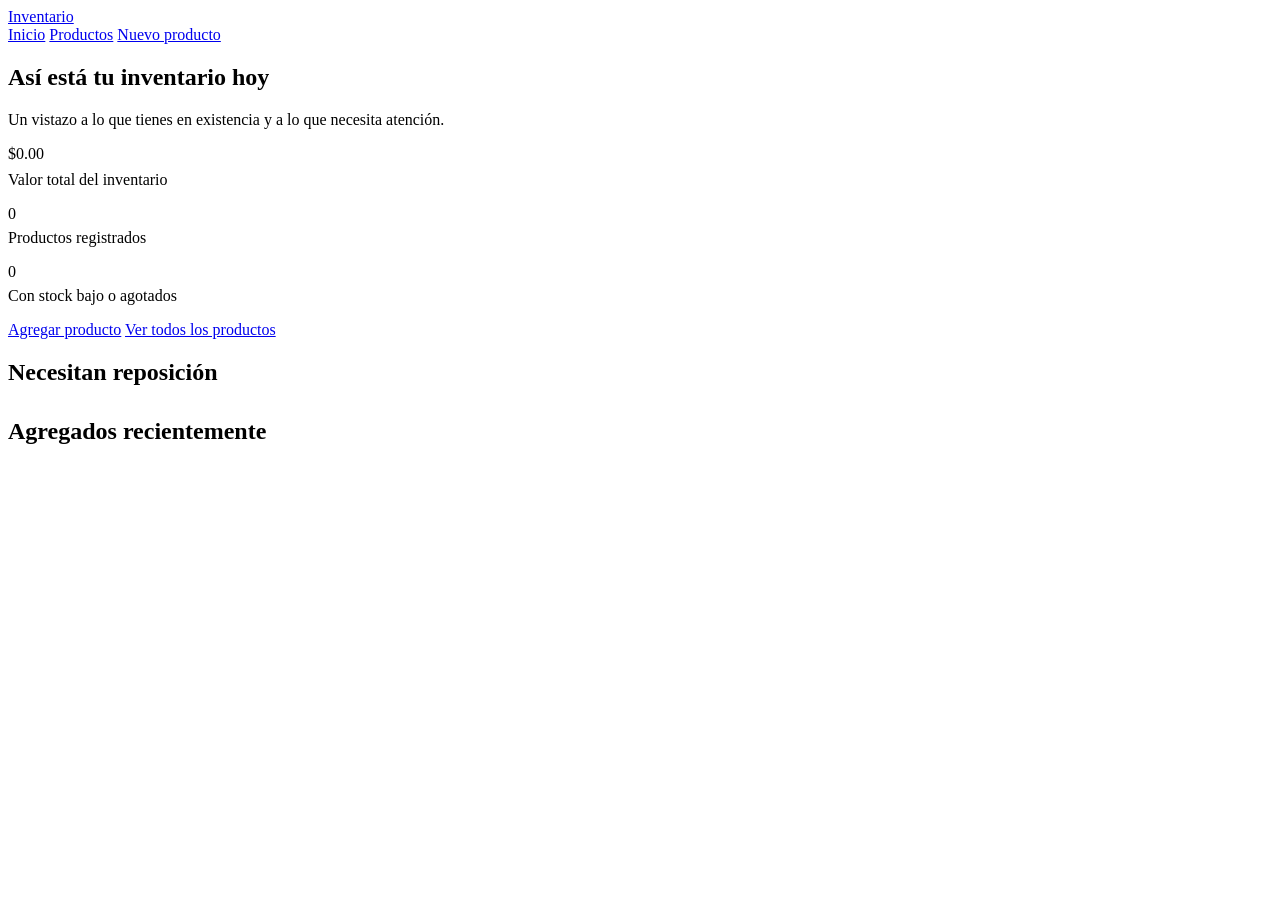
==== src/main/resources/templates/index.html @ 6945b8f8 "commit" ====
<!DOCTYPE html>
<html lang="es" xmlns:th="http://www.thymeleaf.org">
<head>
    <meta charset="UTF-8">
    <meta name="viewport" content="width=device-width, initial-scale=1">
    <title>Inventario</title>
    <link href="https://fonts.googleapis.com/css2?family=Bricolage+Grotesque:wght@500;700&family=Figtree:wght@400;500;600&display=swap" rel="stylesheet">
    <link rel="stylesheet" th:href="@{/styles/styles.css}" href="/styles/styles.css">
</head>
<body>

<header>
    <div class="bar">
        <a class="brand" href="index.html">Inventario</a>
        <nav>
            <a class="on" href="index.html">Inicio</a>
            <a href="productos.html">Productos</a>
            <a href="formulario.html">Nuevo producto</a>
        </nav>
    </div>
</header>

<main>
    <section id="v-dashboard">
        <div class="dash">
            <div>
                <h1>Así está tu inventario hoy</h1>
                <p class="muted lead">Un vistazo a lo que tienes en existencia y a lo que necesita atención.</p>
                <div class="big">
                    <div class="panel tint">
                        <div class="num" id="kValor">$0.00</div>
                        <p class="muted" style="margin-top:8px">Valor total del inventario</p>
                    </div>
                    <div class="stack">
                        <div class="panel">
                            <div class="num" id="kTotal">0</div>
                            <p class="muted" style="margin-top:6px">Productos registrados</p>
                        </div>
                        <div class="panel">
                            <div class="num" id="kBajo">0</div>
                            <p class="muted" style="margin-top:6px">Con stock bajo o agotados</p>
                        </div>
                    </div>
                </div>
                <div class="shortcuts">
                    <a class="btn" href="formulario.html">Agregar producto</a>
                    <a class="btn ghost" href="productos.html">Ver todos los productos</a>
                </div>
            </div>

            <aside class="side">
                <h2>Necesitan reposición</h2>
                <ul class="list" id="listBajo">
                    <!-- Elementos dinámicos -->
                </ul>

                <h2 style="margin-top:32px">Agregados recientemente</h2>
                <ul class="list" id="listReciente">
                    <!-- Elementos dinámicos -->
                </ul>
            </aside>
        </div>
    </section>
</main>

</body>
</html>
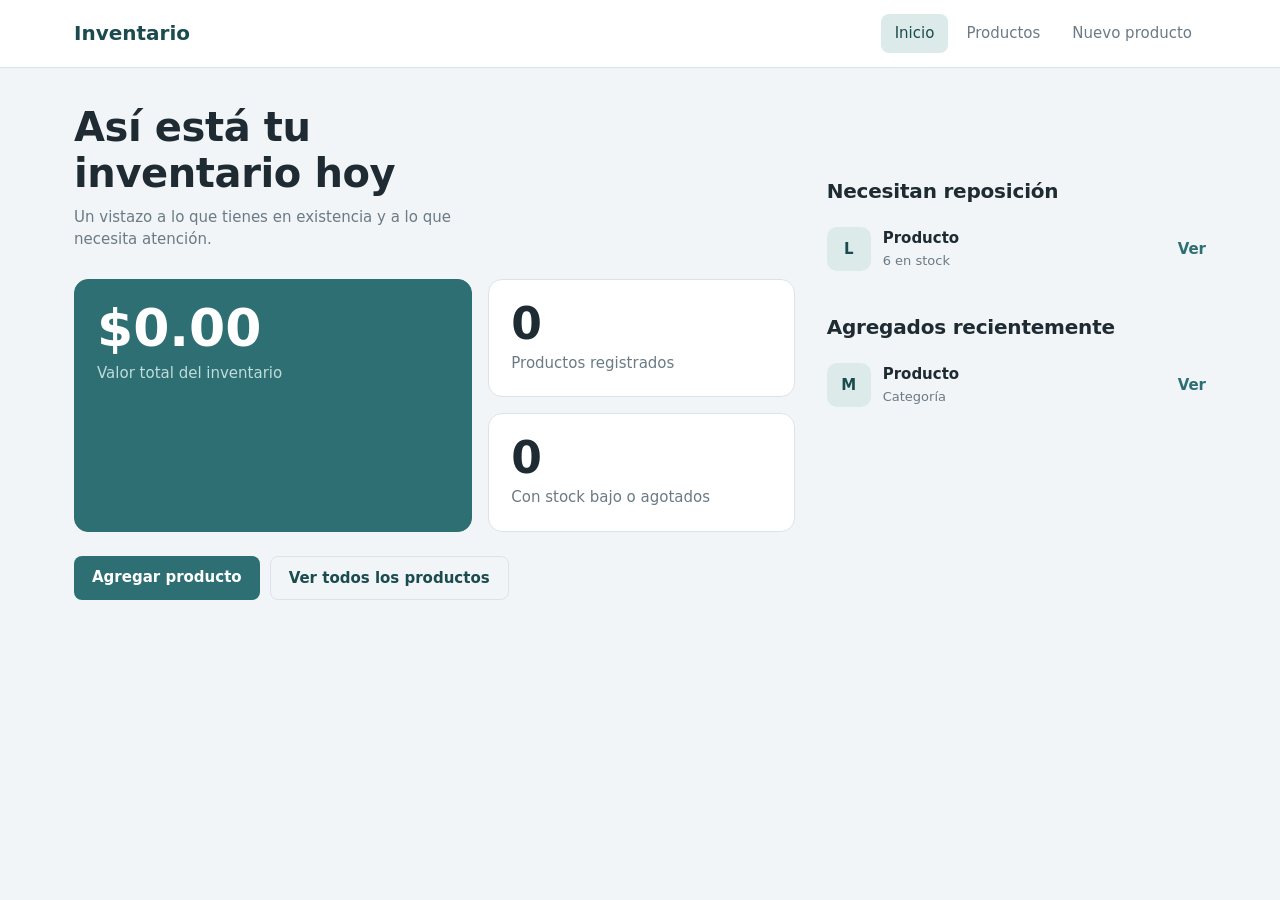
==== commit 9488d875: "Agrega controller, service y pantallas conectadas a MySQL" ====
--- a/src/main/resources/templates/index.html
+++ b/src/main/resources/templates/index.html
@@ -5,17 +5,17 @@
     <meta name="viewport" content="width=device-width, initial-scale=1">
     <title>Inventario</title>
     <link href="https://fonts.googleapis.com/css2?family=Bricolage+Grotesque:wght@500;700&family=Figtree:wght@400;500;600&display=swap" rel="stylesheet">
-    <link rel="stylesheet" th:href="@{/styles/styles.css}" href="/styles/styles.css">
+    <link rel="stylesheet" th:href="@{/styles.css}" href="../static/styles.css">
 </head>
 <body>
 
 <header>
     <div class="bar">
-        <a class="brand" href="index.html">Inventario</a>
+        <a class="brand" th:href="@{/}" href="#">Inventario</a>
         <nav>
-            <a class="on" href="index.html">Inicio</a>
-            <a href="productos.html">Productos</a>
-            <a href="formulario.html">Nuevo producto</a>
+            <a class="on" th:href="@{/}" href="#">Inicio</a>
+            <a th:href="@{/productos}" href="#">Productos</a>
+            <a th:href="@{/productos/nuevo}" href="#">Nuevo producto</a>
         </nav>
     </div>
 </header>
@@ -28,35 +28,50 @@
                 <p class="muted lead">Un vistazo a lo que tienes en existencia y a lo que necesita atención.</p>
                 <div class="big">
                     <div class="panel tint">
-                        <div class="num" id="kValor">$0.00</div>
+                        <div class="num" id="kValor"
+                             th:text="'$' + ${#numbers.formatDecimal(valorTotal,1,'COMMA',2,'POINT')}">$0.00</div>
                         <p class="muted" style="margin-top:8px">Valor total del inventario</p>
                     </div>
                     <div class="stack">
                         <div class="panel">
-                            <div class="num" id="kTotal">0</div>
+                            <div class="num" id="kTotal" th:text="${totalProductos}">0</div>
                             <p class="muted" style="margin-top:6px">Productos registrados</p>
                         </div>
                         <div class="panel">
-                            <div class="num" id="kBajo">0</div>
+                            <div class="num" id="kBajo" th:text="${totalBajos}">0</div>
                             <p class="muted" style="margin-top:6px">Con stock bajo o agotados</p>
                         </div>
                     </div>
                 </div>
                 <div class="shortcuts">
-                    <a class="btn" href="formulario.html">Agregar producto</a>
-                    <a class="btn ghost" href="productos.html">Ver todos los productos</a>
+                    <a class="btn" th:href="@{/productos/nuevo}" href="#">Agregar producto</a>
+                    <a class="btn ghost" th:href="@{/productos}" href="#">Ver todos los productos</a>
                 </div>
             </div>
 
             <aside class="side">
                 <h2>Necesitan reposición</h2>
                 <ul class="list" id="listBajo">
-                    <!-- Elementos dinámicos -->
+                    <li th:each="p : ${reposicion}">
+                        <div class="thumb" th:text="${p.inicial}">L</div>
+                        <div class="grow">
+                            <b th:text="${p.nombre}">Producto</b>
+                            <span th:text="${p.stockActual} + ' en stock · mínimo ' + ${p.stockMinimo}">6 en stock</span>
+                        </div>
+                        <a class="link" th:href="@{/productos/{id}(id=${p.id})}" href="#">Ver</a>
+                    </li>
                 </ul>
 
                 <h2 style="margin-top:32px">Agregados recientemente</h2>
                 <ul class="list" id="listReciente">
-                    <!-- Elementos dinámicos -->
+                    <li th:each="p : ${recientes}">
+                        <div class="thumb" th:text="${p.inicial}">M</div>
+                        <div class="grow">
+                            <b th:text="${p.nombre}">Producto</b>
+                            <span th:text="${p.categoria}">Categoría</span>
+                        </div>
+                        <a class="link" th:href="@{/productos/{id}(id=${p.id})}" href="#">Ver</a>
+                    </li>
                 </ul>
             </aside>
         </div>
--- a/src/main/resources/static/styles.css
+++ b/src/main/resources/static/styles.css
@@ -0,0 +1,615 @@
+:root {
+    --bg: #F2F5F7;
+    --surface: #FFFFFF;
+    --ink: #1F2B33;
+    --muted: #6B7A85;
+    --line: #DCE3E8;
+    --accent: #2E6F73;
+    --accent-soft: #DCEBEA;
+    --accent-ink: #1B4B4E;
+    --warn: #9A6414;
+    --warn-bg: #FBEFD6;
+    --bad: #A63F36;
+    --bad-bg: #F8E2DF;
+    --ok: #2F6B4A;
+    --ok-bg: #DFF0E6;
+    --head: 'Bricolage Grotesque', 'Segoe UI', system-ui, sans-serif;
+    --body: 'Figtree', 'Segoe UI', system-ui, sans-serif;
+}
+
+* {
+    box-sizing: border-box;
+    margin: 0;
+}
+
+body {
+    font-family: var(--body);
+    background: var(--bg);
+    color: var(--ink);
+    font-size: 15px;
+    line-height: 1.5;
+}
+
+h1, h2, h3 {
+    font-family: var(--head);
+    font-weight: 700;
+    letter-spacing: -0.01em;
+    line-height: 1.15;
+}
+
+button, input, select, textarea {
+    font: inherit;
+    color: inherit;
+}
+
+:focus-visible {
+    outline: 2px solid var(--accent);
+    outline-offset: 2px;
+}
+
+/* Header con navegación */
+header {
+    background: var(--surface);
+    border-bottom: 1px solid var(--line);
+    position: sticky;
+    top: 0;
+    z-index: 5;
+}
+
+.bar {
+    max-width: 1180px;
+    margin: 0 auto;
+    padding: 14px 24px;
+    display: flex;
+    align-items: center;
+    gap: 32px;
+}
+
+.brand {
+    font-family: var(--head);
+    font-weight: 700;
+    font-size: 20px;
+    color: var(--accent-ink);
+    margin-right: auto;
+    text-decoration: none;
+}
+
+nav {
+    display: flex;
+    gap: 4px;
+}
+
+nav a {
+    padding: 8px 14px;
+    border-radius: 8px;
+    color: var(--muted);
+    text-decoration: none;
+    font-weight: 500;
+    cursor: pointer;
+}
+
+nav a:hover {
+    background: var(--bg);
+    color: var(--ink);
+}
+
+nav a.on {
+    background: var(--accent-soft);
+    color: var(--accent-ink);
+}
+
+main {
+    max-width: 1180px;
+    margin: 0 auto;
+    padding: 36px 24px 64px;
+}
+
+.btn {
+    display: inline-block;
+    border: 0;
+    background: var(--accent);
+    color: #fff;
+    padding: 10px 18px;
+    border-radius: 8px;
+    font-weight: 600;
+    text-decoration: none;
+    text-align: center;
+    cursor: pointer;
+}
+
+.btn:hover {
+    background: var(--accent-ink);
+}
+
+.btn.ghost {
+    background: transparent;
+    color: var(--accent-ink);
+    border: 1px solid var(--line);
+}
+
+.btn.ghost:hover {
+    background: var(--bg);
+}
+
+.btn.danger {
+    background: var(--bad-bg);
+    color: var(--bad);
+}
+
+.btn.danger:hover {
+    background: #f2d0cb;
+}
+
+.link {
+    background: none;
+    border: 0;
+    color: var(--accent);
+    font-weight: 600;
+    text-decoration: none;
+    cursor: pointer;
+    padding: 0;
+}
+
+.link:hover {
+    text-decoration: underline;
+}
+
+.muted {
+    color: var(--muted);
+}
+
+.tag {
+    display: inline-block;
+    padding: 2px 10px;
+    border-radius: 99px;
+    font-size: 13px;
+    font-weight: 600;
+}
+
+.tag.ok {
+    background: var(--ok-bg);
+    color: var(--ok);
+}
+
+.tag.low {
+    background: var(--warn-bg);
+    color: var(--warn);
+}
+
+.tag.out {
+    background: var(--bad-bg);
+    color: var(--bad);
+}
+
+.thumb {
+    width: 44px;
+    height: 44px;
+    border-radius: 10px;
+    display: grid;
+    place-items: center;
+    font-family: var(--head);
+    font-weight: 700;
+    color: var(--accent-ink);
+    background: var(--accent-soft);
+    flex: none;
+}
+
+/* 1. Dashboard */
+.dash {
+    display: grid;
+    grid-template-columns: minmax(0, 1.9fr) minmax(0, 1fr);
+    gap: 32px;
+}
+
+.dash h1 {
+    font-size: 40px;
+    max-width: 14ch;
+    margin-bottom: 10px;
+}
+
+.dash .lead {
+    max-width: 46ch;
+    margin-bottom: 28px;
+}
+
+.big {
+    display: grid;
+    grid-template-columns: 1.3fr 1fr;
+    gap: 16px;
+}
+
+.panel {
+    background: var(--surface);
+    border: 1px solid var(--line);
+    border-radius: 14px;
+    padding: 22px;
+}
+
+.panel.tint {
+    background: var(--accent);
+    border-color: var(--accent);
+    color: #fff;
+}
+
+.panel.tint .muted {
+    color: #BFDCDB;
+}
+
+.num {
+    font-family: var(--head);
+    font-size: 44px;
+    font-weight: 700;
+    line-height: 1;
+}
+
+.panel.tint .num {
+    font-size: 52px;
+}
+
+.stack {
+    display: grid;
+    gap: 16px;
+}
+
+.shortcuts {
+    display: flex;
+    gap: 10px;
+    margin-top: 24px;
+    flex-wrap: wrap;
+}
+
+.side {
+    padding-top: 76px;
+}
+
+.side h2 {
+    font-size: 20px;
+    margin-bottom: 12px;
+}
+
+.list {
+    list-style: none;
+    padding: 0;
+}
+
+.list li {
+    display: flex;
+    align-items: center;
+    gap: 12px;
+    padding: 12px 0;
+    border-bottom: 1px solid var(--line);
+}
+
+.list li:last-child {
+    border: 0;
+}
+
+.list .grow {
+    flex: 1;
+    min-width: 0;
+}
+
+.list .grow b {
+    display: block;
+    font-weight: 600;
+    white-space: nowrap;
+    overflow: hidden;
+    text-overflow: ellipsis;
+}
+
+.list .grow span {
+    font-size: 13px;
+    color: var(--muted);
+}
+
+/* 2. Productos */
+.prod {
+    display: grid;
+    grid-template-columns: 230px minmax(0, 1fr);
+    gap: 36px;
+    align-items: start;
+}
+
+.prod-head {
+    display: flex;
+    align-items: end;
+    justify-content: space-between;
+    gap: 16px;
+    margin-bottom: 20px;
+}
+
+.prod-head h1 {
+    font-size: 32px;
+}
+
+.filters {
+    position: sticky;
+    top: 90px;
+}
+
+.filters h2 {
+    font-size: 18px;
+    margin-bottom: 16px;
+}
+
+.field {
+    margin-bottom: 16px;
+}
+
+.field label {
+    display: block;
+    font-weight: 600;
+    font-size: 14px;
+    margin-bottom: 6px;
+}
+
+.field input,
+.field select,
+.field textarea {
+    width: 100%;
+    padding: 9px 12px;
+    border: 1px solid var(--line);
+    border-radius: 8px;
+    background: var(--surface);
+}
+
+.field input:focus,
+.field select:focus,
+.field textarea:focus {
+    border-color: var(--accent);
+}
+
+.field small {
+    color: var(--muted);
+    font-size: 13px;
+}
+
+.tablewrap {
+    background: var(--surface);
+    border: 1px solid var(--line);
+    border-radius: 14px;
+    overflow-x: auto;
+}
+
+table {
+    width: 100%;
+    border-collapse: collapse;
+    min-width: 620px;
+}
+
+th {
+    text-align: left;
+    font-weight: 600;
+    font-size: 14px;
+    color: var(--muted);
+    padding: 14px 16px;
+    border-bottom: 1px solid var(--line);
+    white-space: nowrap;
+}
+
+td {
+    padding: 12px 16px;
+    border-bottom: 1px solid var(--line);
+    vertical-align: middle;
+}
+
+tr:last-child td {
+    border: 0;
+}
+
+tbody tr:hover {
+    background: #F8FAFB;
+}
+
+.cell {
+    display: flex;
+    align-items: center;
+    gap: 12px;
+}
+
+.cell b,
+.cell a {
+    font-weight: 600;
+    color: inherit;
+    text-decoration: none;
+    cursor: pointer;
+}
+
+.cell b:hover,
+.cell a:hover {
+    color: var(--accent);
+}
+
+.cell span {
+    display: block;
+    font-size: 13px;
+    color: var(--muted);
+}
+
+.acts {
+    display: flex;
+    gap: 14px;
+    justify-content: flex-end;
+}
+
+.empty {
+    padding: 48px 24px;
+    text-align: center;
+    color: var(--muted);
+}
+
+/* 3. Formulario */
+.formgrid {
+    display: grid;
+    grid-template-columns: minmax(0, 1.6fr) minmax(0, 1fr);
+    gap: 48px;
+    align-items: start;
+}
+
+.formgrid h1 {
+    font-size: 34px;
+    margin-bottom: 6px;
+}
+
+.formgrid .panel {
+    margin-top: 24px;
+}
+
+.row2 {
+    display: grid;
+    grid-template-columns: 1fr 1fr;
+    gap: 16px;
+}
+
+.err {
+    color: var(--bad);
+    font-size: 13px;
+    margin-top: 4px;
+    display: none;
+}
+
+.field.bad input,
+.field.bad select {
+    border-color: var(--bad);
+}
+
+.field.bad .err {
+    display: block;
+}
+
+.actions {
+    display: flex;
+    gap: 10px;
+    margin-top: 8px;
+}
+
+.preview {
+    margin-top: 92px;
+}
+
+.preview h2 {
+    font-size: 18px;
+    margin-bottom: 12px;
+}
+
+.card {
+    background: var(--surface);
+    border: 1px solid var(--line);
+    border-radius: 14px;
+    padding: 18px;
+}
+
+.card .thumb {
+    width: 100%;
+    height: 150px;
+    font-size: 42px;
+    margin-bottom: 14px;
+}
+
+/* 4. Detalle */
+.detail {
+    display: grid;
+    grid-template-columns: minmax(0, 1fr) minmax(0, 1.5fr);
+    gap: 48px;
+    align-items: start;
+    padding-left: 4%;
+}
+
+.detail .thumb {
+    width: 100%;
+    aspect-ratio: 1;
+    height: auto;
+    font-size: 96px;
+    border-radius: 18px;
+}
+
+.back {
+    margin-bottom: 22px;
+    display: inline-block;
+}
+
+.detail h1 {
+    font-size: 38px;
+    margin: 10px 0 8px;
+}
+
+.desc {
+    max-width: 52ch;
+    margin-bottom: 26px;
+}
+
+.facts {
+    display: grid;
+    grid-template-columns: repeat(2, 1fr);
+    border-top: 1px solid var(--line);
+    margin-bottom: 24px;
+}
+
+.facts div {
+    padding: 14px 0;
+    border-bottom: 1px solid var(--line);
+}
+
+.facts dt {
+    font-size: 13px;
+    color: var(--muted);
+}
+
+.facts dd {
+    font-weight: 600;
+    font-size: 18px;
+    margin: 0;
+}
+
+dialog {
+    border: 0;
+    border-radius: 14px;
+    padding: 26px;
+    max-width: 380px;
+    box-shadow: 0 20px 50px rgba(31, 43, 51, 0.2);
+}
+
+dialog::backdrop {
+    background: rgba(31, 43, 51, 0.35);
+}
+
+dialog h3 {
+    margin-bottom: 8px;
+    font-size: 20px;
+}
+
+dialog .actions {
+    margin-top: 20px;
+    justify-content: flex-end;
+}
+
+@media (max-width: 860px) {
+    .bar {
+        flex-wrap: wrap;
+        gap: 8px 16px;
+        padding: 12px 16px;
+    }
+    main {
+        padding: 24px 16px 48px;
+    }
+    .dash, .prod, .formgrid, .detail {
+        grid-template-columns: 1fr;
+        gap: 24px;
+    }
+    .detail {
+        padding-left: 0;
+    }
+    .side, .preview {
+        padding-top: 0;
+        margin-top: 0;
+    }
+    .filters {
+        position: static;
+    }
+    .big {
+        grid-template-columns: 1fr;
+    }
+    .dash h1 {
+        font-size: 32px;
+    }
+}
